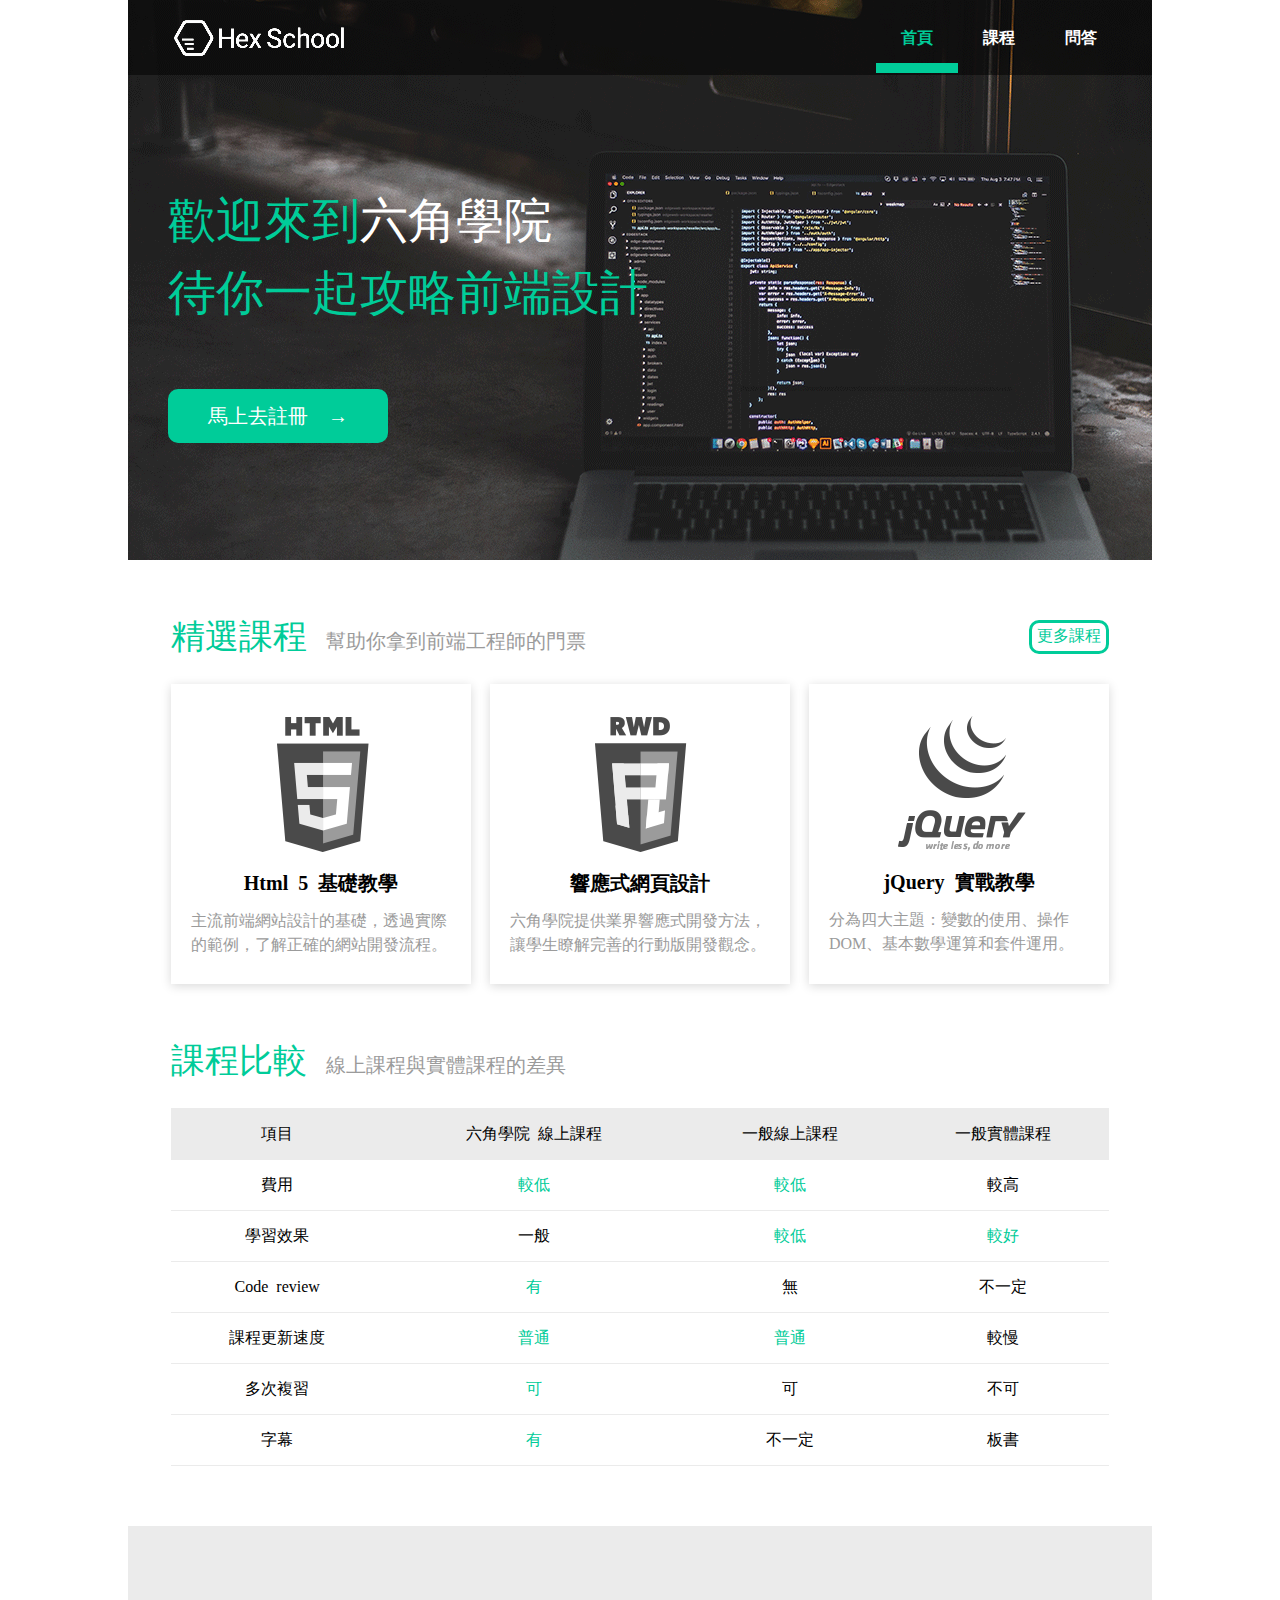
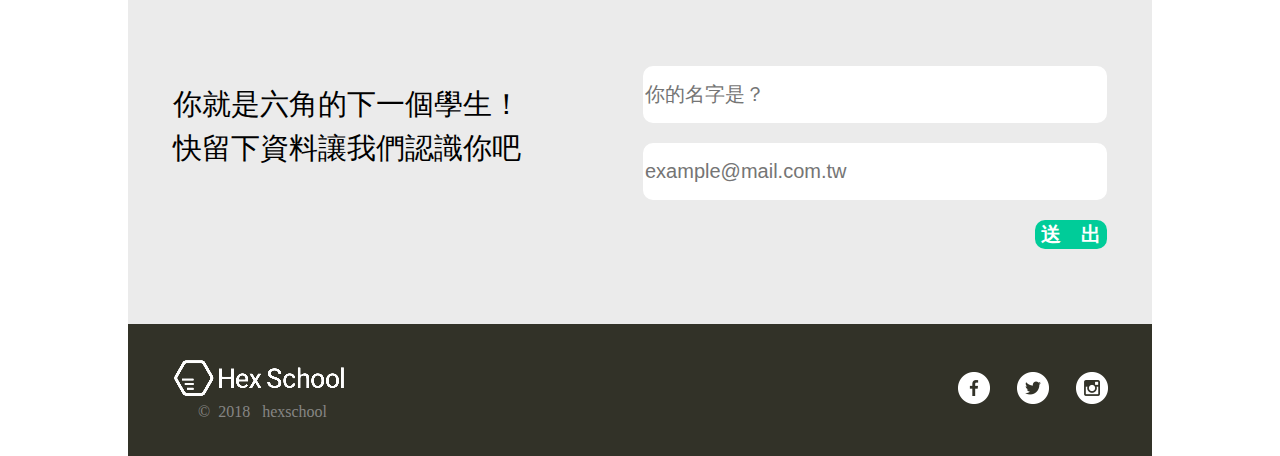
==== index.html @ 35beb8f0 "first commit" ====
<!DOCTYPE html>
<html lang="en">
<head>
  <meta charset="UTF-8">
  <meta name="viewport" content="width=device-width, initial-scale=1.0">
  <title>Document</title>
  <link rel="stylesheet" href="css/all.css">
  <link rel="stylesheet" href="css/home.css">
</head>
<body>
  <div class="wrap">
    <div class="header">
      <div class="list">
        <p>
          <a href="#" class="logo">logo</a>
        </p>
        <ul>
          <li><a href="index.html" class="mark">首頁</a></li>
          <li><a href="course.html">課程</a></li>
          <li><a href="qa.html">問答</a></li>
        </ul>
      </div>
      <h1>
        歡迎來到<span>六角學院</span>
        <br>
        待你一起攻略前端設計
      </h1>
      <a href="#" class="link">馬上去註冊&nbsp;&ensp;  &rarr;</a>
    </div>
    <div class="content">
      <div class="course">
        <div class="title">
          <div>
            <h2>精選課程</h2>
            <p>幫助你拿到前端工程師的門票</p>
          </div>
          <a href="#">更多課程</a>
        </div>
        <div class="course-item">
          <div class="course-option">
          <img src="img/html5.png" alt="">
          <h3>Html&ensp;5&ensp;基礎教學</h3>
          <p>
            主流前端網站設計的基礎，透過實際的範例，了解正確的網站開發流程。
          </p>
        </div>
        <div class="course-option">
          <img src="img/rwd.png" alt="">
          <h3>響應式網頁設計</h3>
          <p>六角學院提供業界響應式開發方法，讓學生瞭解完善的行動版開發觀念。</p>
        </div>
        <div class="course-option">
          <img src="img/jQuery.png" alt="">
          <h3>jQuery&ensp;實戰教學</h3>
          <p>分為四大主題：變數的使用、操作DOM、基本數學運算和套件運用。</p>
          </div>
        </div>
      </div>
      <div class="comparison">
        <h2>課程比較</h2>
        <p>線上課程與實體課程的差異</p>
        <table>
          <tr>
            <th>項目</th>
            <th>六角學院&nbsp; 線上課程</th>
            <th>一般線上課程</th>
            <th>一般實體課程</th>
          </tr>
          <tr>
            <td>費用</td>
            <td class="better">較低</td>
            <td class="better">較低</td>
            <td>較高</td>
          </tr>
          <tr>
            <td>學習效果</td>
            <td>一般</td>
            <td class="better">較低</td>
            <td class="better">較好</td>
          </tr>
          <tr>
            <td>Code&ensp;review</td>
            <td class="better">有</td>
            <td>無</td>
            <td>不一定</td>
          </tr>
          <tr>
            <td>課程更新速度</td>
            <td class="better">普通</td>
            <td class="better">普通</td>
            <td>較慢</td>
          </tr>
          <tr>
            <td>多次複習</td>
            <td class="better">可</td>
            <td>可</td>
            <td>不可</td>
          </tr>
          <tr>
            <td>字幕</td>
            <td class="better">有</td>
            <td>不一定</td>
            <td>板書</td>
          </tr>
        </table>
      </div>
      <div class="data">
        <h2>
          你就是六角的下一個學生！
          <br>
          快留下資料讓我們認識你吧
        </h2>
        <div>
          <form>

            <input type="text" name="name" id="name" placeholder="你的名字是？" class="text">
            <br>
            <input type="text" name="mail" id="mail" placeholder="example@mail.com.tw" class="text">
            <br>
            <input type="submit" value="送&emsp;出" class="submit">
          </form>
        </div>
      </div>
    </div>
    <div class="footer">
      <div>
        <img src="img/logo.png" alt="">
        <p>©&ensp;2018&ensp; hexschool</p>
      </div>
      <div>
        <a href="#" class="fb">fb</a>
        <a href="#" class="tw">tw</a>
        <a href="#" class="ig">ig</a>
      </div>
    </div>
  </div>
</body>
</html>
---- css/all.css ----
/* http://meyerweb.com/eric/tools/css/reset/ 
   v2.0 | 20110126
   License: none (public domain)
*/

html, body, div, span, applet, object, iframe,
h1, h2, h3, h4, h5, h6, p, blockquote, pre,
a, abbr, acronym, address, big, cite, code,
del, dfn, em, img, ins, kbd, q, s, samp,
small, strike, strong, sub, sup, tt, var,
b, u, i, center,
dl, dt, dd, ol, ul, li,
fieldset, form, label, legend,
table, caption, tbody, tfoot, thead, tr, th, td,
article, aside, canvas, details, embed, 
figure, figcaption, footer, header, hgroup, 
menu, nav, output, ruby, section, summary,
time, mark, audio, video {
	margin: 0;
	padding: 0;
	border: 0;
	font-size: 100%;
	font: inherit;
	vertical-align: baseline;
}
/* HTML5 display-role reset for older browsers */
article, aside, details, figcaption, figure, 
footer, header, hgroup, menu, nav, section {
	display: block;
}
body {
	line-height: 1;
}
ol, ul {
	list-style: none;
}
blockquote, q {
	quotes: none;
}
blockquote:before, blockquote:after,
q:before, q:after {
	content: '';
	content: none;
}
table {
	border-collapse: collapse;
	border-spacing: 0;
}

.wrap{
  width: 1024px;
	margin: 0 auto;
	font-family: "微軟正黑體";
}
.list{
	background: rgba(0,0,0,0.5);
	height: 75px;
	display: flex;
	justify-content: space-between;
	align-items: center;
	padding-left: 40px;
	padding-right: 30px;
}

.logo{
	background-image: url(../img/logo.png);
	width: 182px;
	height: 36px;
	display: block;
	text-indent:101%;
  overflow: hidden;
  white-space:nowrap
}
.list ul{
	display: flex;
}
.list li a{
	text-decoration: none;
	color: #fff;
	padding: 30px 25px;
	font-weight: bold;
}
.list li a:hover{
	color: #00cc99;
	border-bottom:10px solid #00cc99;
	padding-bottom: 17px;
}
.list .mark{
  color: #00cc99;
  padding-bottom: 17px;
  border-bottom:10px solid #00cc99;
}
.footer{
  height: 132px;
	background: #323228;
	display: flex;
	justify-content: space-between;
	align-items: center;
	padding-left: 30px;
	padding-right: 32px;
}
.footer img ,.footer a{
	margin: 0 10px;
}
.footer p{
	padding-top: 5px;
	padding-left: 40px;
	color: #868684;
}
.footer a{
	width: 35px;
	height: 35px;
	display: inline-block;
	text-indent: 101%;
	overflow: hidden;
	white-space: nowrap;
}
.fb{
	background-image: url(../img/fb.png)
}
.tw{
	background-image: url(../img/tw.png);
}
.ig{
	background-image: url(../img/ig.png);
}
---- css/home.css ----
.header{
  background-image: url(../img/bg_index.png);
  height: 560px;
}

.header h1,.link{
  margin-left: 40px;
}
.header h1{
  font-size: 48px;
  color:#00cc99;
  line-height: 1.5;
  padding-top: 110px;
  padding-bottom: 60px;
}
.header span{
  color:#fff;
}
.link{
  width: 220px;
  display: block;
  background: #00cc99;
  color: #fff;
  font-size: 20px;
  text-decoration: none;
  text-align: center;
  border-radius: 10px;
  padding-top: 17px;
  padding-bottom: 17px;
}
.course, .comparison{
  padding: 0 43px; 
}
.title{
  display: flex;
  justify-content: space-between;
  padding: 60px 0 30px 0;
}
h2{
  font-size:34px;
  color:#00cc99;
  display:inline-block;
  padding-right: 15px;
}
.title p,.comparison p{
  font-size:20px ;
  color: #9b9b9b;
  display:inline-block;
}
.title a{
  text-decoration: none;
  color: #00cc99;
  padding: 5px;
  border: 3px solid #00cc99;
  border-radius: 10px;
}
.title a:hover{
  background: #00cc99;
  color: #fff;
}
.course-item{
  display: flex;
  justify-content: space-between;
}
.course-option{
  width: 300px;
  box-shadow:0 2px 10px #d9d9d9 ;
  text-align: center;
}
.course-option img{
  padding: 26px 0 18px 0;
}
.course-option h3{
  font-weight: bold;
  font-size: 20px;
}
.course-option p{
  text-align: start;
  line-height: 1.5;
  padding:16px 20px 27px 20px;
  color: #9b9b9b;
}
.comparison{
  padding-top: 60px;
}
table{
  margin:30px 0 60px 0;
  width: 938px;
  text-align: center;
}
th,td{
  padding: 17px 0;
  border-top:1px solid #ebebeb;
  border-bottom:1px solid #ebebeb;
}
th{
  background: #ebebeb;
}
.better{
  color: #00cc99;
}
.data{
  display: flex;
  justify-content: space-between;
  background: #ebebeb;
  padding: 140px 45px 62px 45px;
}
.data h2{
  font-size: 29px;
  color: #000;
  line-height: 1.5;
  padding: 17px 0 92px 0;
}

input:-webkit-autofill,
textarea:-webkit-autofill,
select:-webkit-autofill {
    background-color: transparent!important;
    background-image: none !important;
    -webkit-box-shadow: 0 0 0 1000px white inset !important;
}
.text,.submit{
  outline: none;
  border: none;
}
.text{
  width: 460px;
  height: 55px;
  border-radius: 10px;
  font-size: 20px;
  margin-bottom: 20px;
}
.submit{
  color: #fff;
  background: #00cc99;
  font-size: 20px;
  font-weight: bold;
  border-radius: 10px;
  float: right;
}
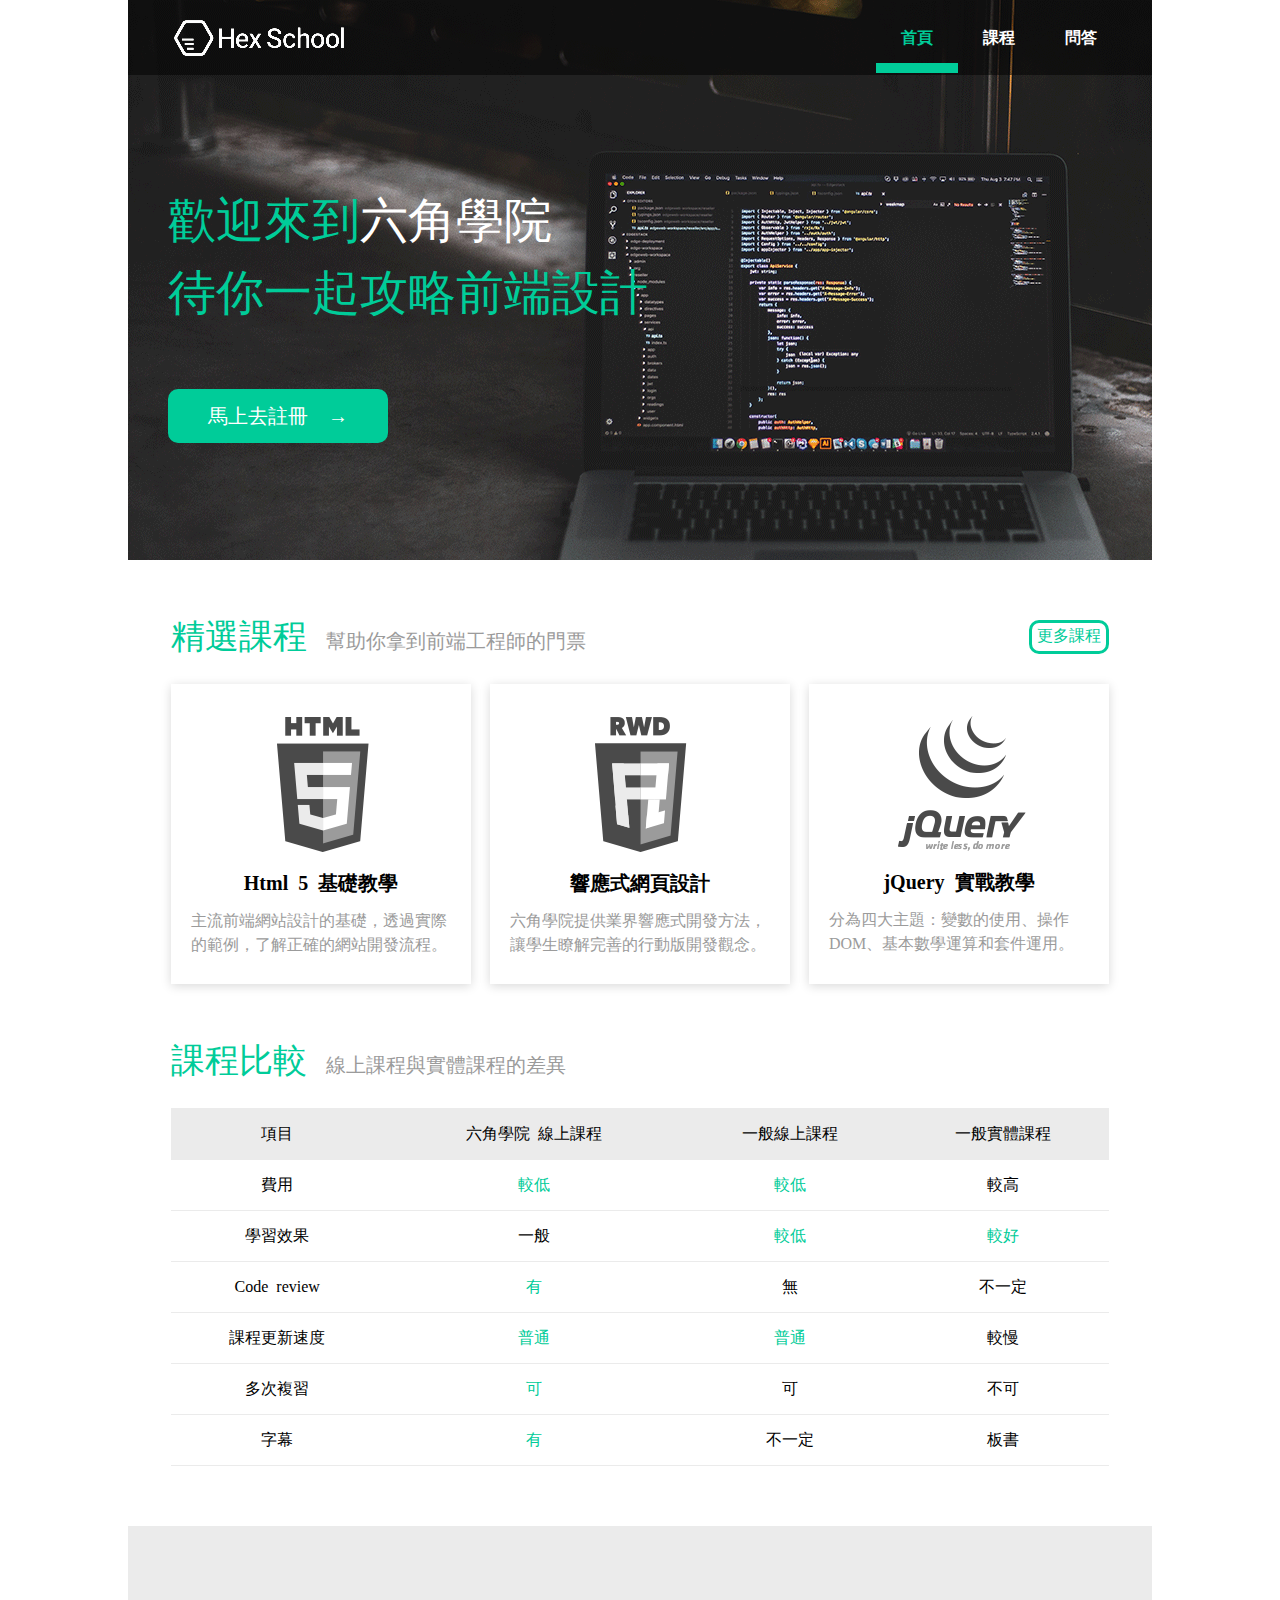
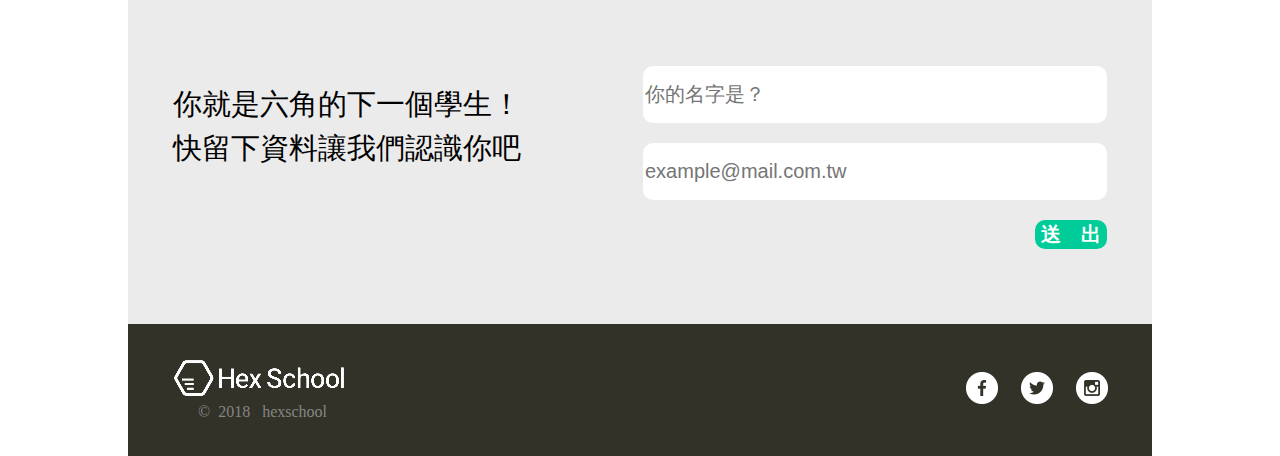
==== commit 5b897835: "作業修改" ====
--- a/index.html
+++ b/index.html
@@ -5,134 +5,130 @@
   <meta name="viewport" content="width=device-width, initial-scale=1.0">
   <title>Document</title>
   <link rel="stylesheet" href="css/all.css">
-  <link rel="stylesheet" href="css/home.css">
 </head>
 <body>
-  <div class="wrap">
-    <div class="header">
-      <div class="list">
-        <p>
-          <a href="#" class="logo">logo</a>
-        </p>
-        <ul>
-          <li><a href="index.html" class="mark">首頁</a></li>
-          <li><a href="course.html">課程</a></li>
-          <li><a href="qa.html">問答</a></li>
-        </ul>
+  <div class="index">
+    <div class="wrap">
+      <div class="header">
+        <div class="list">
+          <p>
+            <a href="#" class="logo">logo</a>
+          </p>
+          <ul>
+            <li><a href="index.html" class="mark">首頁</a></li>
+            <li><a href="course.html">課程</a></li>
+            <li><a href="qa.html">問答</a></li>
+          </ul>
+        </div>
+        <h1>
+          歡迎來到<span>六角學院</span>
+          <br>
+          待你一起攻略前端設計
+        </h1>
+        <a href="#" class="link">馬上去註冊&nbsp;&ensp;  &rarr;</a>
       </div>
-      <h1>
-        歡迎來到<span>六角學院</span>
-        <br>
-        待你一起攻略前端設計
-      </h1>
-      <a href="#" class="link">馬上去註冊&nbsp;&ensp;  &rarr;</a>
-    </div>
-    <div class="content">
-      <div class="course">
-        <div class="title">
-          <div>
-            <h2>精選課程</h2>
-            <p>幫助你拿到前端工程師的門票</p>
+      <div class="content">
+        <div class="course">
+          <div class="title">
+            <div>
+              <h2>精選課程</h2>
+              <p>幫助你拿到前端工程師的門票</p>
+            </div>
+            <a href="#">更多課程</a>
           </div>
-          <a href="#">更多課程</a>
+          <ul class="course-item">
+            <li class="course-option">
+            <img src="img/html5.png" alt="">
+            <h3>Html&ensp;5&ensp;基礎教學</h3>
+            <p>
+              主流前端網站設計的基礎，透過實際的範例，了解正確的網站開發流程。
+            </p>
+          </li>
+          <li class="course-option">
+            <img src="img/rwd.png" alt="">
+            <h3>響應式網頁設計</h3>
+            <p>六角學院提供業界響應式開發方法，讓學生瞭解完善的行動版開發觀念。</p>
+          </li>
+          <li class="course-option">
+            <img src="img/jQuery.png" alt="">
+            <h3>jQuery&ensp;實戰教學</h3>
+            <p>分為四大主題：變數的使用、操作DOM、基本數學運算和套件運用。</p>
+          </li>
+          </ul>
         </div>
-        <div class="course-item">
-          <div class="course-option">
-          <img src="img/html5.png" alt="">
-          <h3>Html&ensp;5&ensp;基礎教學</h3>
-          <p>
-            主流前端網站設計的基礎，透過實際的範例，了解正確的網站開發流程。
-          </p>
+        <div class="comparison">
+          <h2>課程比較</h2>
+          <p>線上課程與實體課程的差異</p>
+          <table>
+            <tr>
+              <th>項目</th>
+              <th>六角學院&nbsp; 線上課程</th>
+              <th>一般線上課程</th>
+              <th>一般實體課程</th>
+            </tr>
+            <tr>
+              <td>費用</td>
+              <td class="better">較低</td>
+              <td class="better">較低</td>
+              <td>較高</td>
+            </tr>
+            <tr>
+              <td>學習效果</td>
+              <td>一般</td>
+              <td class="better">較低</td>
+              <td class="better">較好</td>
+            </tr>
+            <tr>
+              <td>Code&ensp;review</td>
+              <td class="better">有</td>
+              <td>無</td>
+              <td>不一定</td>
+            </tr>
+            <tr>
+              <td>課程更新速度</td>
+              <td class="better">普通</td>
+              <td class="better">普通</td>
+              <td>較慢</td>
+            </tr>
+            <tr>
+              <td>多次複習</td>
+              <td class="better">可</td>
+              <td>可</td>
+              <td>不可</td>
+            </tr>
+            <tr>
+              <td>字幕</td>
+              <td class="better">有</td>
+              <td>不一定</td>
+              <td>板書</td>
+            </tr>
+          </table>
         </div>
-        <div class="course-option">
-          <img src="img/rwd.png" alt="">
-          <h3>響應式網頁設計</h3>
-          <p>六角學院提供業界響應式開發方法，讓學生瞭解完善的行動版開發觀念。</p>
-        </div>
-        <div class="course-option">
-          <img src="img/jQuery.png" alt="">
-          <h3>jQuery&ensp;實戰教學</h3>
-          <p>分為四大主題：變數的使用、操作DOM、基本數學運算和套件運用。</p>
-          </div>
-        </div>
-      </div>
-      <div class="comparison">
-        <h2>課程比較</h2>
-        <p>線上課程與實體課程的差異</p>
-        <table>
-          <tr>
-            <th>項目</th>
-            <th>六角學院&nbsp; 線上課程</th>
-            <th>一般線上課程</th>
-            <th>一般實體課程</th>
-          </tr>
-          <tr>
-            <td>費用</td>
-            <td class="better">較低</td>
-            <td class="better">較低</td>
-            <td>較高</td>
-          </tr>
-          <tr>
-            <td>學習效果</td>
-            <td>一般</td>
-            <td class="better">較低</td>
-            <td class="better">較好</td>
-          </tr>
-          <tr>
-            <td>Code&ensp;review</td>
-            <td class="better">有</td>
-            <td>無</td>
-            <td>不一定</td>
-          </tr>
-          <tr>
-            <td>課程更新速度</td>
-            <td class="better">普通</td>
-            <td class="better">普通</td>
-            <td>較慢</td>
-          </tr>
-          <tr>
-            <td>多次複習</td>
-            <td class="better">可</td>
-            <td>可</td>
-            <td>不可</td>
-          </tr>
-          <tr>
-            <td>字幕</td>
-            <td class="better">有</td>
-            <td>不一定</td>
-            <td>板書</td>
-          </tr>
-        </table>
-      </div>
-      <div class="data">
-        <h2>
-          你就是六角的下一個學生！
-          <br>
-          快留下資料讓我們認識你吧
-        </h2>
-        <div>
-          <form>
-
+        <div class="data">
+          <h2>
+            你就是六角的下一個學生！
+            <br>
+            快留下資料讓我們認識你吧
+          </h2>
+          <form class="write clearfix">
             <input type="text" name="name" id="name" placeholder="你的名字是？" class="text">
-            <br>
             <input type="text" name="mail" id="mail" placeholder="example@mail.com.tw" class="text">
-            <br>
             <input type="submit" value="送&emsp;出" class="submit">
           </form>
         </div>
       </div>
-    </div>
-    <div class="footer">
-      <div>
-        <img src="img/logo.png" alt="">
-        <p>©&ensp;2018&ensp; hexschool</p>
-      </div>
-      <div>
-        <a href="#" class="fb">fb</a>
-        <a href="#" class="tw">tw</a>
-        <a href="#" class="ig">ig</a>
+      <div class="footer">
+        <div>
+          <img src="img/logo.png" alt="">
+          <p>©&ensp;2018&ensp; hexschool</p>
+        </div>
+        <ul>
+          <li><a href="#" class="fb">fb</a></li>
+          <li><a href="#" class="tw">tw</a></li>
+          <li><a href="#" class="ig">ig</a></li>
+        </ul>
       </div>
     </div>
-  </div>
+</div>
 </body>
 </html>--- a/css/all.css
+++ b/css/all.css
@@ -47,11 +47,13 @@
 	border-spacing: 0;
 }
 
+/* 共同 */
 .wrap{
   width: 1024px;
 	margin: 0 auto;
 	font-family: "微軟正黑體";
 }
+/* 共用header */
 .list{
 	background: rgba(0,0,0,0.5);
 	height: 75px;
@@ -79,6 +81,7 @@
 	color: #fff;
 	padding: 30px 25px;
 	font-weight: bold;
+	display: block;
 }
 .list li a:hover{
 	color: #00cc99;
@@ -90,6 +93,7 @@
   padding-bottom: 17px;
   border-bottom:10px solid #00cc99;
 }
+/* 共用footer */
 .footer{
   height: 132px;
 	background: #323228;
@@ -99,6 +103,9 @@
 	padding-left: 30px;
 	padding-right: 32px;
 }
+.footer ul{
+	display: flex;
+}
 .footer img ,.footer a{
 	margin: 0 10px;
 }
@@ -124,3 +131,454 @@
 .ig{
 	background-image: url(../img/ig.png);
 }
+
+/* index css */
+
+	/* index header */
+
+.index .header{
+  background-image: url(../img/bg_index.png);
+  height: 560px;
+}
+
+.index .header h1,.index .link{
+  margin-left: 40px;
+}
+.index .header h1{
+  font-size: 48px;
+  color:#00cc99;
+  line-height: 1.5;
+  padding-top: 110px;
+  padding-bottom: 60px;
+}
+.index .header span{
+  color:#fff;
+}
+.index .link{
+  width: 220px;
+  display: block;
+  background: #00cc99;
+  color: #fff;
+  font-size: 20px;
+  text-decoration: none;
+  text-align: center;
+  border-radius: 10px;
+  padding-top: 17px;
+  padding-bottom: 17px;
+}
+
+/* index content */
+
+.index .course,.index .comparison{
+  padding: 0 43px; 
+}
+.index .title{
+  display: flex;
+  justify-content: space-between;
+  padding: 60px 0 30px 0;
+}
+.index h2{
+  font-size:34px;
+  color:#00cc99;
+  display:inline-block;
+  padding-right: 15px;
+}
+.index .title p,.index .comparison p{
+  font-size:20px ;
+  color: #9b9b9b;
+  display:inline-block;
+}
+.index .title a{
+  text-decoration: none;
+  color: #00cc99;
+  padding: 5px;
+  border: 3px solid #00cc99;
+  border-radius: 10px;
+}
+.index .title a:hover{
+  background: #00cc99;
+  color: #fff;
+}
+.index .course-item{
+  display: flex;
+  justify-content: space-between;
+}
+.index .course-option{
+  width: 300px;
+  box-shadow:0 2px 10px #d9d9d9 ;
+  text-align: center;
+}
+.index .course-option img{
+  padding: 26px 0 18px 0;
+}
+.index .course-option h3{
+  font-weight: bold;
+  font-size: 20px;
+}
+.index .course-option p{
+  text-align: start;
+  line-height: 1.5;
+  padding:16px 20px 27px 20px;
+  color: #9b9b9b;
+}
+.index .comparison{
+  padding-top: 60px;
+}
+.index table{
+  margin:30px 0 60px 0;
+  width: 938px;
+  text-align: center;
+}
+.index th,.index td{
+  padding: 17px 0;
+  border-top:1px solid #ebebeb;
+  border-bottom:1px solid #ebebeb;
+}
+.index th{
+  background: #ebebeb;
+}
+.index .better{
+  color: #00cc99;
+}
+.index .data{
+  display: flex;
+  justify-content: space-between;
+  background: #ebebeb;
+  padding: 140px 45px 62px 45px;
+}
+.index .data h2{
+  font-size: 29px;
+  color: #000;
+  line-height: 1.5;
+  padding: 17px 0 92px 0;
+}
+
+input:-webkit-autofill,
+textarea:-webkit-autofill,
+select:-webkit-autofill {
+    background-color: transparent!important;
+    background-image: none !important;
+    -webkit-box-shadow: 0 0 0 1000px white inset !important;
+}
+.index .text,.index .submit{
+  outline: none;
+	border: none;
+	display: block;
+}
+.index .text{
+  width: 460px;
+  height: 55px;
+  border-radius: 10px;
+  font-size: 20px;
+  margin-bottom: 20px;
+}
+.index .submit{
+  color: #fff;
+  background: #00cc99;
+  font-size: 20px;
+  font-weight: bold;
+  border-radius: 10px;
+  float: right;
+}
+.index .submit:hover{
+	cursor: pointer;
+}
+.index .clearfix{
+	content: "";
+	display: table;
+	clear: both;
+}
+
+/* course css */
+
+	/* course header */
+	
+	.course .header{
+		background-image: url(../img/bg_course.png);
+		width: 1024px;
+		height: 560px;
+		position: relative;
+	}
+	.course h1{
+		font-size: 45px;
+		color: #fff;
+		padding:110px 0 0 41px ;
+	}
+	.course .header p{
+		font-size: 24px;
+		color:#00cc99;
+		padding:18px 0 58px 40px;
+		letter-spacing:2px;
+	}
+	.course .link{
+		text-decoration: none;
+		font-size: 20px;
+		color: #fff;
+		background: #00cc99;
+		padding: 15px 40px 15px 35px;
+		margin-left: 43px;
+		border-radius: 10px;
+	}
+	.course .html{
+		position: absolute;
+		top:115px;
+		right: 185px;
+	}
+	.course .css{
+		position: absolute;
+		top: 115px;
+		right: 60px;
+	}
+	
+		/* course content */
+	
+	.course .teacher{
+		display: flex;
+		padding: 60px 220px 60px 200px;
+	}
+	.course .teacher h2{
+		font-size: 35px;
+		line-height: 1.5;
+		color: #00cc99;
+		padding: 65px 40px 0 40px;
+	}
+	.course .teacher span{
+		color: #000;
+	}
+	.course .teacher ul{ 
+		padding-top:65px;
+		list-style-type: disc;
+	}
+	.course .teacher li{
+		color: #9b9b9b;
+		padding-left:32px ;
+		line-height: 1.5;
+	}
+	.course .pros{
+		padding:0 215px 60px 200px;
+	}
+	.course .pros h2{
+		color: #00cc99;
+		font-size: 35px;
+		display: inline-block;
+		padding-right: 20px;
+		padding-bottom: 30px;
+	}
+	.course .pros p{
+		display: inline-block;
+		font-size: 20px;
+		color: #9b9b9b;
+	}
+	.course .pros ol{
+		list-style-type: decimal;
+		line-height: 1.5;
+		font-weight: bold;
+	}
+	.course .pros li{
+		padding-left: 20px;
+	}
+	.course .outline{
+		padding:0 0 60px 200px;
+	}
+	.course .outline h2{
+		color: #00cc99;
+		font-size: 35px;
+		display: inline-block;
+		padding-right: 20px;
+		padding-bottom: 30px;
+	}
+	.course .outline p{
+		display: inline-block;
+		font-size: 20px;
+		color: #9b9b9b;
+	}
+	.course table{
+		width: 620px;
+	}
+	.course td{
+		padding: 20px 0 18px 35px;
+		border-top: #ebebeb solid 1px;
+		border-bottom: #ebebeb solid 1px;
+		color: #9b9b9b;
+	}
+	.course .dark{
+		background: #ebebeb;
+		color: #323223;
+		font-weight: bold;
+	}
+	.course .register{
+		background: #ebebeb;
+		display: flex;
+		align-items: flex-start;
+	}
+	.course .register h2{
+		color: #323223;
+		font-size: 30px;
+		line-height: 1.5;
+		padding: 155px 60px 150px 205px;
+	}
+	.course .register a{
+		text-decoration: none;
+		color: #fff;
+		font-size: 20px;
+		background: #00cc99;
+		display:block;
+		padding: 14px 35px 14px 40px;
+		margin-top: 200px;
+		border-radius: 10px;
+	}
+	.course.register a:hover{
+		cursor: pointer;
+	}
+	
+	  /* qa header */
+
+.qa .header{
+  background-image: url(../img/bg_QA.png);
+  width: 1024px;
+  height: 560px;
+}
+.qa .header h1{
+  font-size: 45px;
+  color: #fff;
+  padding:110px 0 15px 0;
+  text-align: center;
+}
+.qa .header p{
+  font-size: 25px;
+  color: #00cc99;
+  text-align: center;
+  padding-bottom:52px ;
+}
+.qa .input-container{
+  text-align: center;
+}
+.qa .input-container input{
+  padding-right: 50px;
+  height: 52px;
+  width: 570px;
+  border-radius: 10px;
+  outline: none;
+  border: none;
+}
+.qa .input-container .icon{
+  position: relative;
+  display: inline-block;
+  left: -40px;
+  top: 10px;
+  background-image: url(../img/search.png);
+  width: 25px;
+  height: 25px;
+  background-position: center center;
+	background-size: cover;
+}
+.qa .input-container:hover{
+	cursor: pointer;
+}
+.qa .common,.qa .pay,.qa .refund{
+  padding-left:120px;
+  padding-right: 123px;
+}
+.qa .common{
+  padding-top: 60px;
+}
+.qa .pay,.qa .refund{
+  padding-top: 30px;
+}
+.qa .title h2{
+  font-size: 34px;
+  color: #00cc99;
+  display: inline-block;
+  margin-bottom: 3px;
+}
+.qa .title p{
+  font-size: 20px;
+  color:#9b9b9b ;
+  display: inline-block;
+  padding-left: 20px;
+  padding-top: 15px;
+}
+
+  /* qa content */
+
+.qa .content h3{
+  font-size: 20px;
+  font-weight: bold;
+  line-height: 1.5;
+  padding-top: 32px;
+}
+.qa .content p{
+  color: #9b9b9b;
+  line-height: 1.5;
+}
+
+.qa .content a{
+  color: #00cc99;
+  text-decoration: none;
+}
+.qa .refund ul{
+  list-style:none;
+  padding-bottom: 30px;
+}
+.qa .refund li{
+  color: #9b9b9b;
+  line-height: 1.5;
+  text-indent: 32px;
+}
+.qa .disc span{
+  padding-left: 32px;
+}
+.qa .disc::before{
+  content: ".";
+  font-size: 30px;
+  vertical-align:50%;
+  line-height:10px;
+}
+.qa .refund h4{
+  font-weight: bold;
+  line-height: 1.5;
+}
+.qa .data{
+  margin-top: 30px;
+  background:#ebebeb;
+  display: flex;
+  padding-top: 120px;
+  padding-left: 43px;
+}
+.qa .data h2{
+  font-size: 30px;
+  line-height: 2;
+  padding-top: 15px;
+  padding-right: 155px;
+}
+.qa .text,.qa .data textarea,.qa .submit{
+  outline: none;
+  border: none;
+	border-radius: 5px;
+	display: block;
+}
+.qa .text,.qa .data textarea{
+  width: 460px;
+  font-size: 20px;
+  margin-bottom:20px ;
+}
+.qa .text{
+  height: 56px;
+}
+.qa .data textarea{
+  height: 205px;
+}
+.qa .submit{
+  color: #fff;
+  background: #00cc99;
+  font-size: 20px;
+  padding: 15px 45px 15px 40px;
+  float: right;
+  margin-bottom:63px ;
+}
+.qa .submit:hover{
+	cursor: pointer;
+}
+.clearfix{
+	clear: both;
+}
